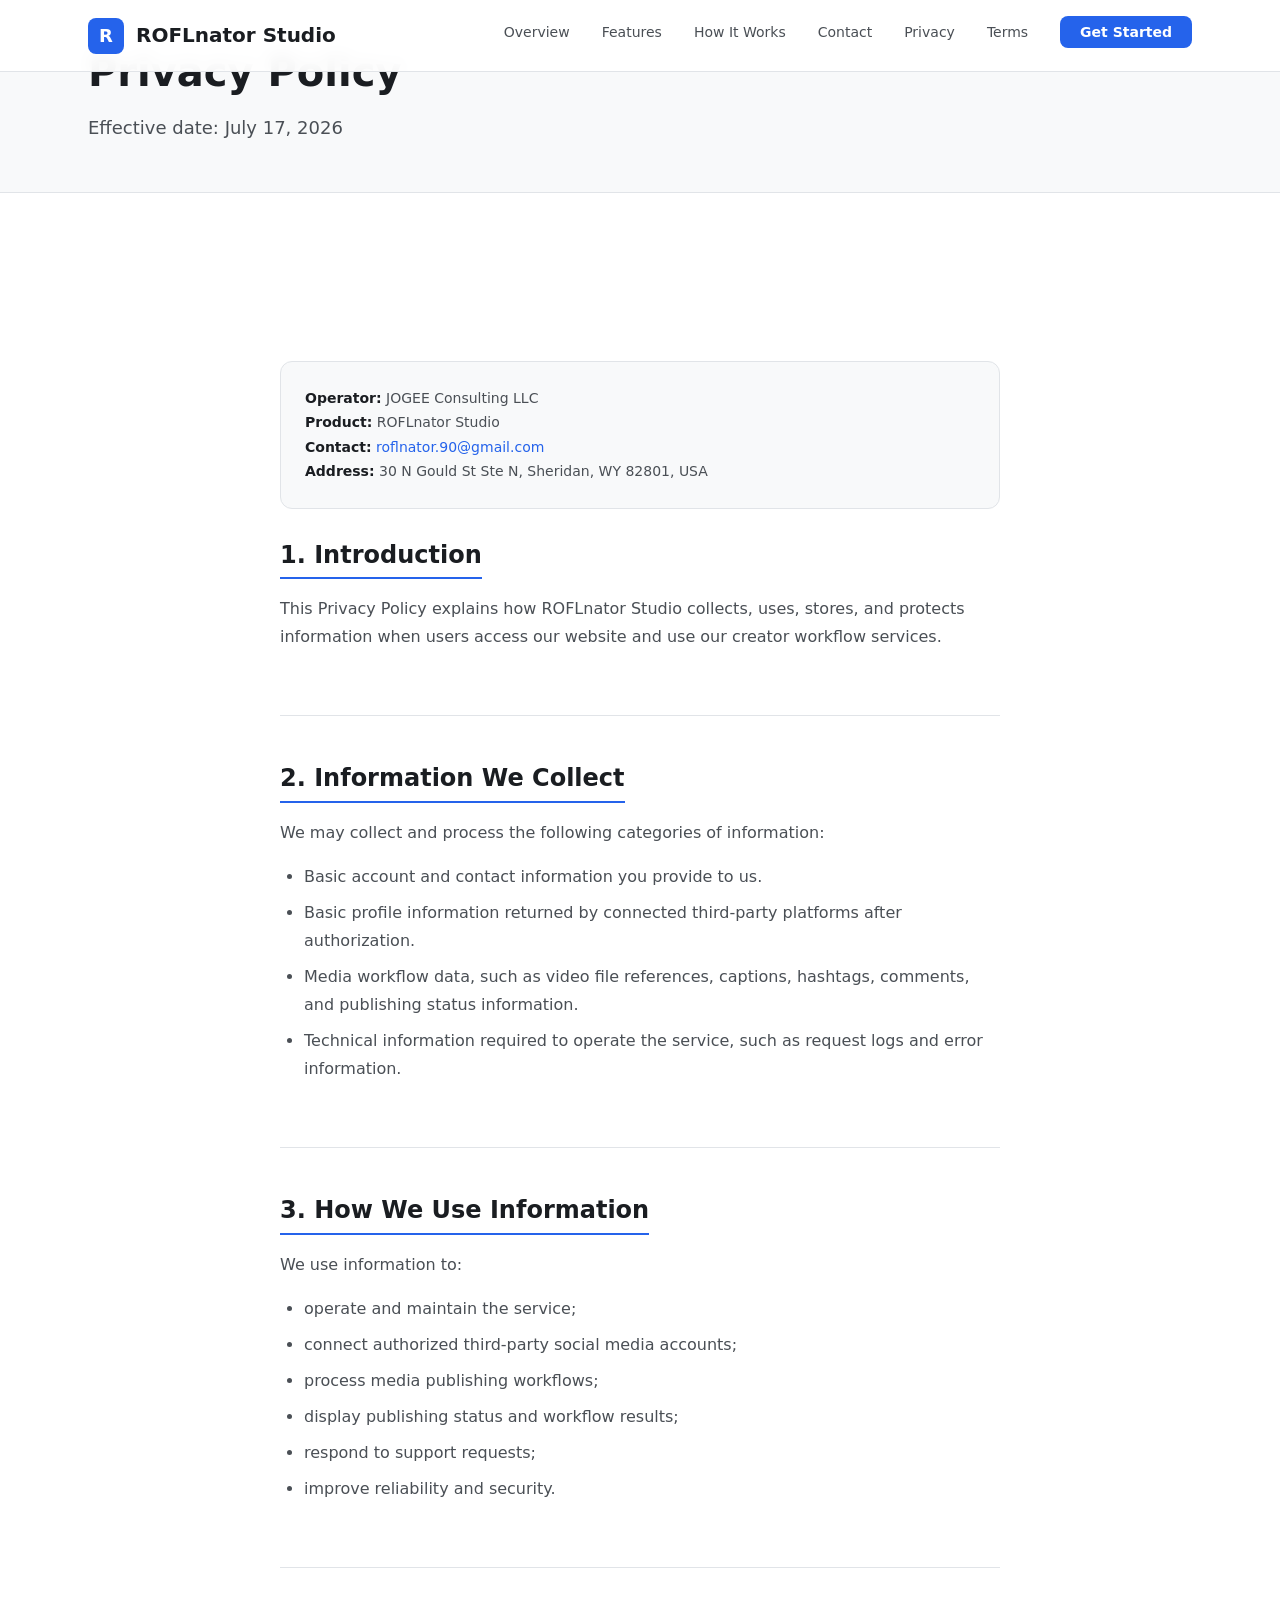
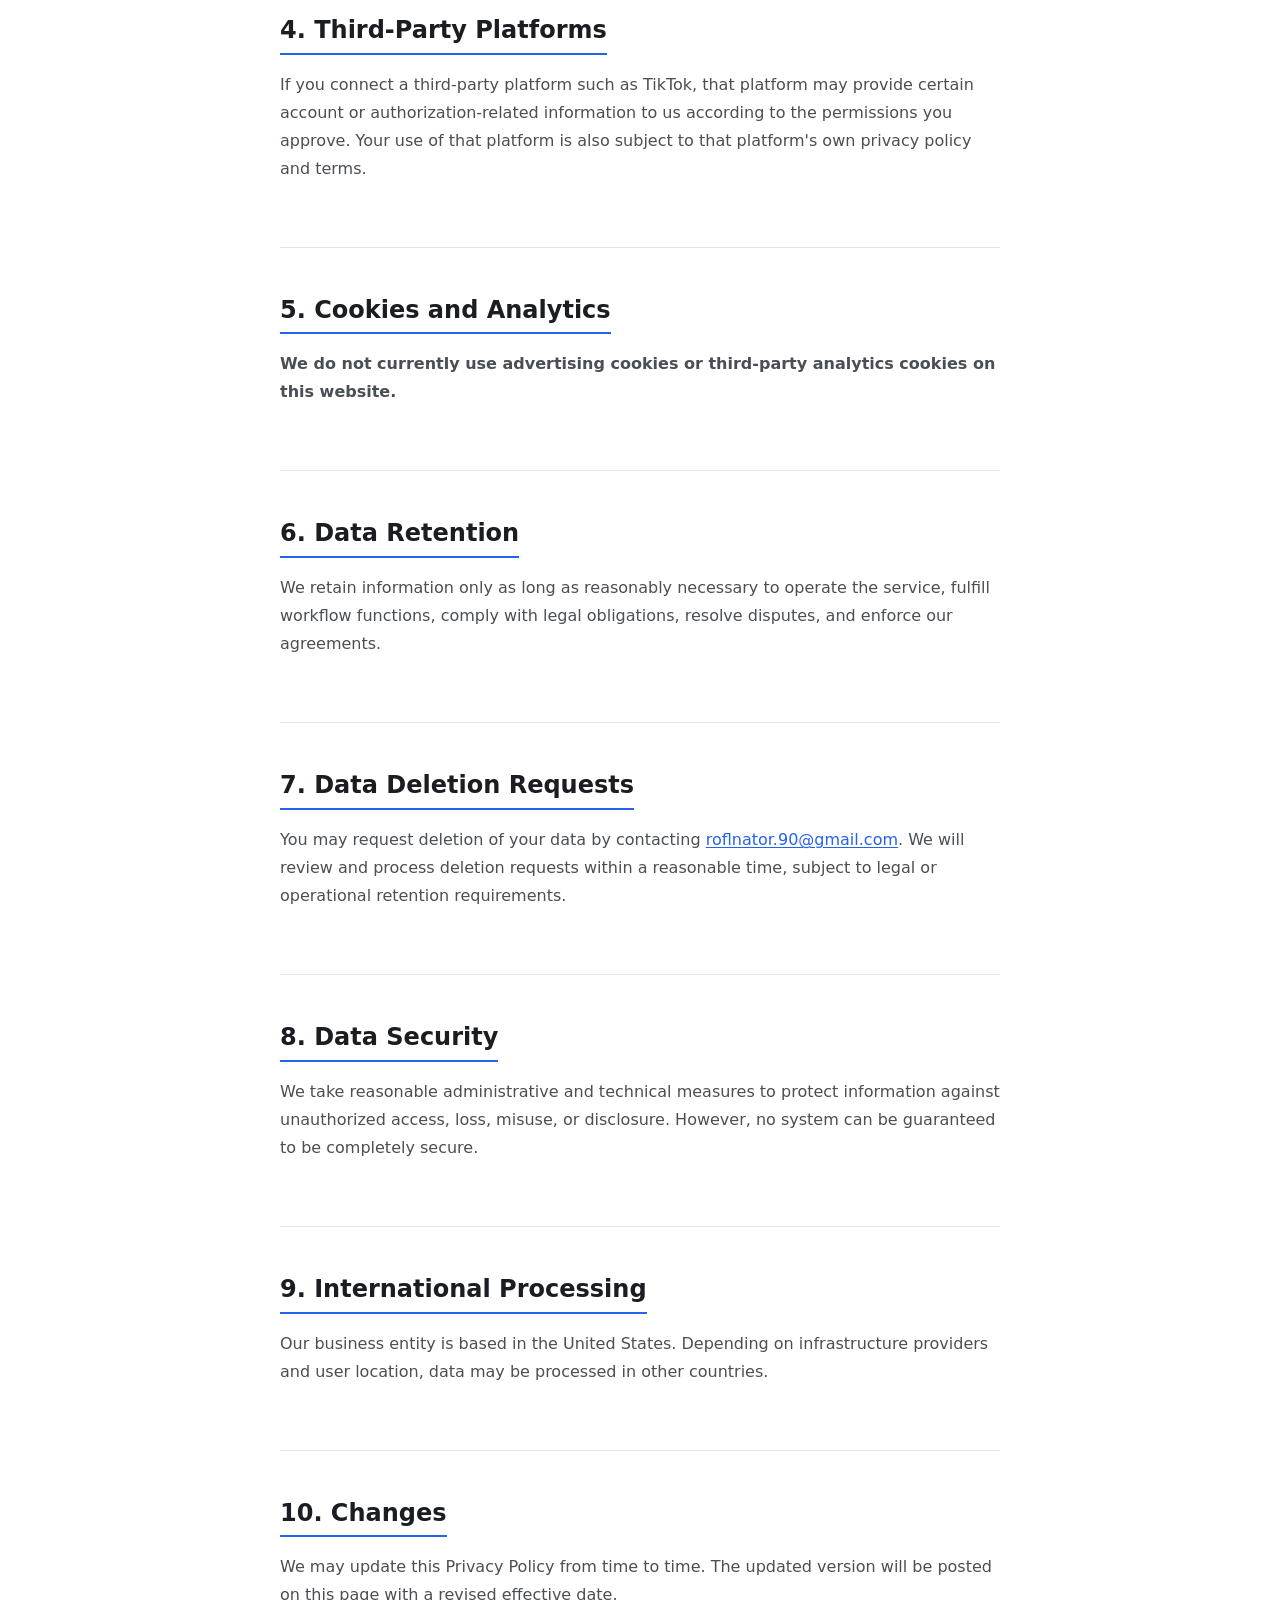
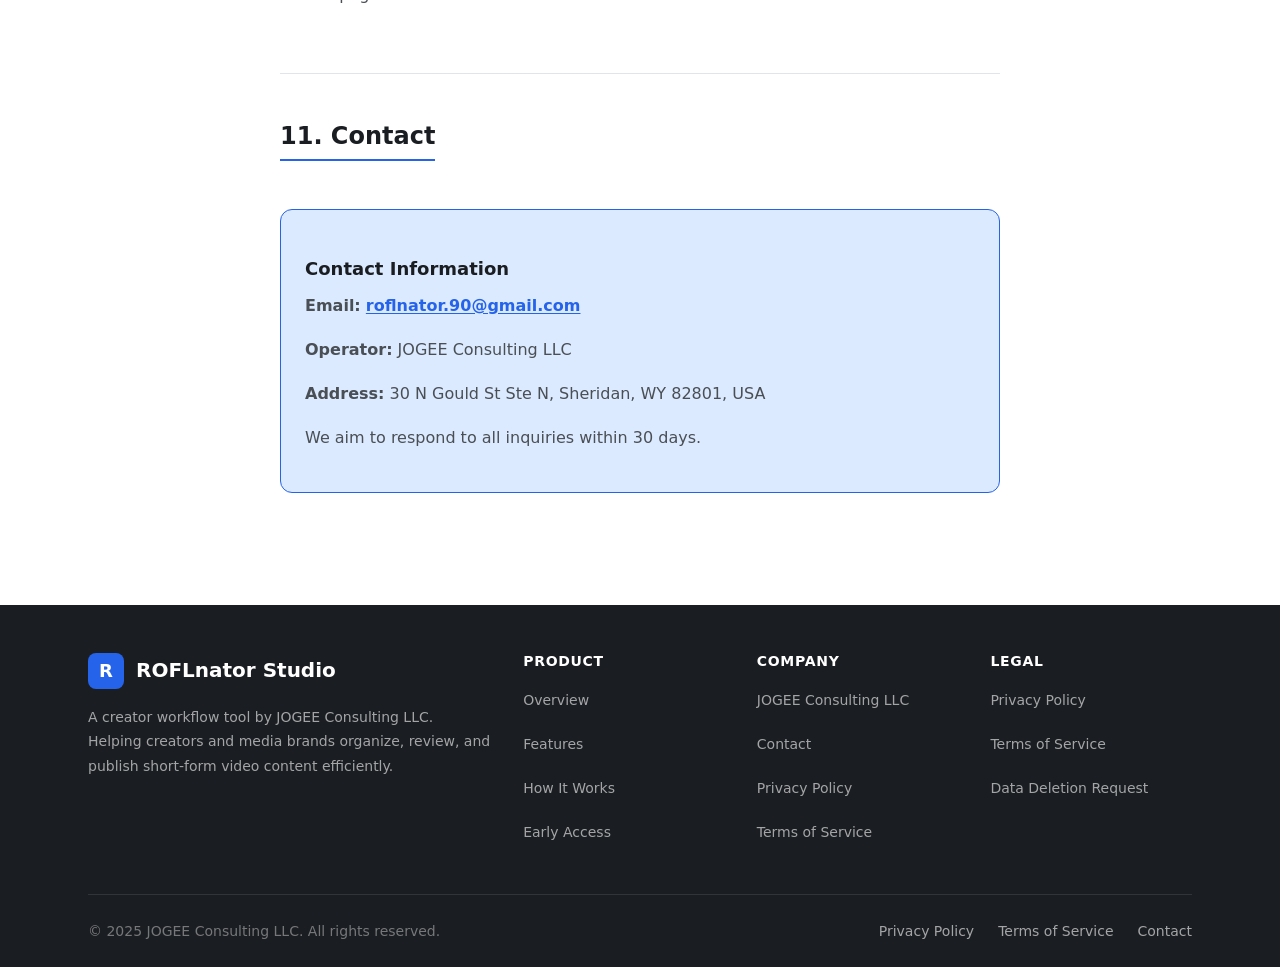
==== privacy.html @ 49a6d2c1 "ROFLnator Studio static site" ====
<!DOCTYPE html>
<html lang="en">
<head>
  <meta charset="UTF-8">
  <meta name="viewport" content="width=device-width, initial-scale=1.0">
  <meta name="description" content="ROFLnator Studio Privacy Policy - How we collect, use, and protect your data when you use our creator workflow tool.">
  <meta name="theme-color" content="#2563eb">
  <meta property="og:type" content="website">
  <meta property="og:title" content="Privacy Policy - ROFLnator Studio">
  <meta property="og:description" content="Learn how ROFLnator Studio collects, uses, and protects your data.">
  <title>Privacy Policy - ROFLnator Studio</title>
  <link rel="stylesheet" href="styles.css">
  <link rel="icon" type="image/svg+xml" href="favicon.svg">
</head>
<body>
  <!-- Header -->
  <header class="site-header" role="banner">
    <div class="container">
      <a href="index.html" class="logo" aria-label="ROFLnator Studio Home">
        <span class="logo-mark" aria-hidden="true">R</span>
        <span>ROFLnator Studio</span>
      </a>
      
      <nav class="nav" role="navigation" aria-label="Main navigation">
        <ul class="nav-list" id="navList">
          <li><a href="index.html#overview" class="nav-link">Overview</a></li>
          <li><a href="index.html#features" class="nav-link">Features</a></li>
          <li><a href="index.html#how-it-works" class="nav-link">How It Works</a></li>
          <li><a href="index.html#contact" class="nav-link">Contact</a></li>
          <li><a href="privacy.html" class="nav-link" aria-current="page">Privacy</a></li>
          <li><a href="terms.html" class="nav-link">Terms</a></li>
          <li><a href="index.html#contact" class="nav-link nav-cta">Get Started</a></li>
        </ul>
        <button class="nav-toggle" id="navToggle" aria-label="Toggle navigation" aria-expanded="false" aria-controls="navList">
          <span class="nav-toggle-line" aria-hidden="true"></span>
          <span class="nav-toggle-line" aria-hidden="true"></span>
          <span class="nav-toggle-line" aria-hidden="true"></span>
        </button>
      </nav>
    </div>
  </header>

  <!-- Policy Hero -->
  <section class="policy-hero" aria-labelledby="policy-title">
    <div class="container">
      <h1 id="policy-title">Privacy Policy</h1>
      <p>Effective date: July 17, 2026</p>
    </div>
  </section>

  <!-- Policy Content -->
  <main class="policy-page" role="main">
    <div class="container">
      <div class="policy-content">
        <div class="policy-meta">
          <strong>Operator:</strong> JOGEE Consulting LLC<br>
          <strong>Product:</strong> ROFLnator Studio<br>
          <strong>Contact:</strong> <a href="mailto:roflnator.90@gmail.com">roflnator.90@gmail.com</a><br>
          <strong>Address:</strong> 30 N Gould St Ste N, Sheridan, WY 82801, USA
        </div>

        <section class="policy-section" aria-labelledby="introduction">
          <h2 id="introduction">1. Introduction</h2>
          <p>
            This Privacy Policy explains how ROFLnator Studio collects, uses, stores, and protects information when users access our website and use our creator workflow services.
          </p>
        </section>

        <section class="policy-section" aria-labelledby="data-we-collect">
          <h2 id="data-we-collect">2. Information We Collect</h2>
          <p>We may collect and process the following categories of information:</p>
          <ul>
            <li>Basic account and contact information you provide to us.</li>
            <li>Basic profile information returned by connected third-party platforms after authorization.</li>
            <li>Media workflow data, such as video file references, captions, hashtags, comments, and publishing status information.</li>
            <li>Technical information required to operate the service, such as request logs and error information.</li>
          </ul>
        </section>

        <section class="policy-section" aria-labelledby="how-we-use-data">
          <h2 id="how-we-use-data">3. How We Use Information</h2>
          <p>We use information to:</p>
          <ul>
            <li>operate and maintain the service;</li>
            <li>connect authorized third-party social media accounts;</li>
            <li>process media publishing workflows;</li>
            <li>display publishing status and workflow results;</li>
            <li>respond to support requests;</li>
            <li>improve reliability and security.</li>
          </ul>
        </section>

        <section class="policy-section" aria-labelledby="third-party-platforms">
          <h2 id="third-party-platforms">4. Third-Party Platforms</h2>
          <p>
            If you connect a third-party platform such as TikTok, that platform may provide certain account or authorization-related information to us according to the permissions you approve. Your use of that platform is also subject to that platform's own privacy policy and terms.
          </p>
        </section>

        <section class="policy-section" aria-labelledby="cookies-tracking">
          <h2 id="cookies-tracking">5. Cookies and Analytics</h2>
          <p>
            <strong>We do not currently use advertising cookies or third-party analytics cookies on this website.</strong>
          </p>
        </section>

        <section class="policy-section" aria-labelledby="data-retention">
          <h2 id="data-retention">6. Data Retention</h2>
          <p>
            We retain information only as long as reasonably necessary to operate the service, fulfill workflow functions, comply with legal obligations, resolve disputes, and enforce our agreements.
          </p>
        </section>

        <section class="policy-section" aria-labelledby="data-deletion">
          <h2 id="data-deletion">7. Data Deletion Requests</h2>
          <p>
            You may request deletion of your data by contacting <a href="mailto:roflnator.90@gmail.com">roflnator.90@gmail.com</a>. We will review and process deletion requests within a reasonable time, subject to legal or operational retention requirements.
          </p>
        </section>

        <section class="policy-section" aria-labelledby="data-security">
          <h2 id="data-security">8. Data Security</h2>
          <p>
            We take reasonable administrative and technical measures to protect information against unauthorized access, loss, misuse, or disclosure. However, no system can be guaranteed to be completely secure.
          </p>
        </section>

        <section class="policy-section" aria-labelledby="international-processing">
          <h2 id="international-processing">9. International Processing</h2>
          <p>
            Our business entity is based in the United States. Depending on infrastructure providers and user location, data may be processed in other countries.
          </p>
        </section>

        <section class="policy-section" aria-labelledby="changes">
          <h2 id="changes">10. Changes</h2>
          <p>
            We may update this Privacy Policy from time to time. The updated version will be posted on this page with a revised effective date.
          </p>
        </section>

        <section class="policy-section" aria-labelledby="contact-privacy">
          <h2 id="contact-privacy">11. Contact</h2>
          
          <div class="policy-contact">
            <h3>Contact Information</h3>
            <p><strong>Email:</strong> <a href="mailto:roflnator.90@gmail.com">roflnator.90@gmail.com</a></p>
            <p><strong>Operator:</strong> JOGEE Consulting LLC</p>
            <p><strong>Address:</strong> 30 N Gould St Ste N, Sheridan, WY 82801, USA</p>
            <p>We aim to respond to all inquiries within 30 days.</p>
          </div>
        </section>
      </div>
    </div>
  </main>

  <!-- Footer -->
  <footer class="site-footer" role="contentinfo">
    <div class="container">
      <div class="footer-content">
        <div class="footer-brand">
          <a href="index.html" class="logo" aria-label="ROFLnator Studio Home">
            <span class="logo-mark" aria-hidden="true">R</span>
            <span>ROFLnator Studio</span>
          </a>
          <p>
            A creator workflow tool by JOGEE Consulting LLC. Helping creators and media brands organize, review, and publish short-form video content efficiently.
          </p>
        </div>
        
        <nav class="footer-column" aria-label="Product">
          <h4>Product</h4>
          <ul class="footer-links">
            <li><a href="index.html#overview">Overview</a></li>
            <li><a href="index.html#features">Features</a></li>
            <li><a href="index.html#how-it-works">How It Works</a></li>
            <li><a href="index.html#contact">Early Access</a></li>
          </ul>
        </nav>
        
        <nav class="footer-column" aria-label="Company">
          <h4>Company</h4>
          <ul class="footer-links">
            <li><a href="https://jogee-consulting.com" target="_blank" rel="noopener">JOGEE Consulting LLC</a></li>
            <li><a href="index.html#contact">Contact</a></li>
            <li><a href="privacy.html">Privacy Policy</a></li>
            <li><a href="terms.html">Terms of Service</a></li>
          </ul>
        </nav>
        
        <nav class="footer-column" aria-label="Legal">
          <h4>Legal</h4>
          <ul class="footer-links">
            <li><a href="privacy.html">Privacy Policy</a></li>
            <li><a href="terms.html">Terms of Service</a></li>
            <li><a href="mailto:roflnator.90@gmail.com">Data Deletion Request</a></li>
          </ul>
        </nav>
      </div>
      
      <div class="footer-bottom">
        <p class="footer-copyright">
          © 2025 JOGEE Consulting LLC. All rights reserved.
        </p>
        <nav class="footer-legal" aria-label="Footer legal links">
          <a href="privacy.html">Privacy Policy</a>
          <a href="terms.html">Terms of Service</a>
          <a href="mailto:roflnator.90@gmail.com">Contact</a>
        </nav>
      </div>
    </div>
  </footer>

  <script src="script.js"></script>
</body>
</html>
---- styles.css ----
/* ROFLnator Studio - Professional Design System */
/* GitHub Pages compatible - Pure CSS, no build step required */

/* ==========================================================================
   CSS Custom Properties (Design Tokens)
   ========================================================================== */
:root {
  /* Color Palette - Neutral Professional */
  --color-bg: #ffffff;
  --color-bg-alt: #f8f9fa;
  --color-bg-muted: #eef0f2;
  --color-surface: #ffffff;
  --color-surface-elevated: #ffffff;
  --color-border: #e1e4e8;
  --color-border-strong: #d0d5d9;
  
  --color-text-primary: #1a1d21;
  --color-text-secondary: #4a4f55;
  --color-text-muted: #6b7280;
  --color-text-inverse: #ffffff;
  --color-text-link: #2563eb;
  --color-text-link-hover: #1d4ed8;
  
  --color-brand: #2563eb;
  --color-brand-hover: #1d4ed8;
  --color-brand-light: #dbeafe;
  --color-brand-muted: #93c5fd;
  
  --color-success: #059669;
  --color-success-light: #d1fae5;
  --color-warning: #d97706;
  --color-warning-light: #fef3c7;
  --color-error: #dc2626;
  --color-error-light: #fee2e2;
  
  /* Typography */
  --font-sans: system-ui, -apple-system, BlinkMacSystemFont, 'Segoe UI', Roboto, 'Helvetica Neue', Arial, sans-serif;
  --font-mono: ui-monospace, SFMono-Regular, 'SF Mono', Menlo, Consolas, 'Liberation Mono', monospace;
  
  --font-size-xs: 0.75rem;    /* 12px */
  --font-size-sm: 0.875rem;   /* 14px */
  --font-size-base: 1rem;     /* 16px */
  --font-size-lg: 1.125rem;   /* 18px */
  --font-size-xl: 1.25rem;    /* 20px */
  --font-size-2xl: 1.5rem;    /* 24px */
  --font-size-3xl: 2rem;      /* 32px */
  --font-size-4xl: 2.5rem;    /* 40px */
  --font-size-5xl: 3.5rem;    /* 56px */
  
  --font-weight-normal: 400;
  --font-weight-medium: 500;
  --font-weight-semibold: 600;
  --font-weight-bold: 700;
  
  --line-height-tight: 1.2;
  --line-height-snug: 1.4;
  --line-height-normal: 1.6;
  --line-height-relaxed: 1.75;
  --line-height-loose: 2;
  
  /* Spacing Scale */
  --space-1: 0.25rem;   /* 4px */
  --space-2: 0.5rem;    /* 8px */
  --space-3: 0.75rem;   /* 12px */
  --space-4: 1rem;      /* 16px */
  --space-5: 1.25rem;   /* 20px */
  --space-6: 1.5rem;    /* 24px */
  --space-8: 2rem;      /* 32px */
  --space-10: 2.5rem;   /* 40px */
  --space-12: 3rem;     /* 48px */
  --space-16: 4rem;     /* 64px */
  --space-20: 5rem;     /* 80px */
  --space-24: 6rem;     /* 96px */
  
  /* Border Radius */
  --radius-sm: 0.25rem;   /* 4px */
  --radius-md: 0.5rem;    /* 8px */
  --radius-lg: 0.75rem;   /* 12px */
  --radius-xl: 1rem;      /* 16px */
  --radius-2xl: 1.5rem;   /* 24px */
  --radius-full: 9999px;
  
  /* Shadows */
  --shadow-sm: 0 1px 2px 0 rgb(0 0 0 / 0.05);
  --shadow-md: 0 4px 6px -1px rgb(0 0 0 / 0.1), 0 2px 4px -2px rgb(0 0 0 / 0.1);
  --shadow-lg: 0 10px 15px -3px rgb(0 0 0 / 0.1), 0 4px 6px -4px rgb(0 0 0 / 0.1);
  --shadow-xl: 0 20px 25px -5px rgb(0 0 0 / 0.1), 0 8px 10px -6px rgb(0 0 0 / 0.1);
  
  /* Transitions */
  --transition-fast: 150ms ease;
  --transition-base: 200ms ease;
  --transition-slow: 300ms ease;
  
  /* Layout */
  --container-max: 72rem;     /* 1152px */
  --container-narrow: 48rem;  /* 768px */
  --header-height: 4.5rem;    /* 72px */
  
  /* Z-index */
  --z-dropdown: 100;
  --z-sticky: 200;
  --z-fixed: 300;
  --z-modal: 400;
  --z-popover: 500;
  --z-tooltip: 600;
}

/* ==========================================================================
   Reset & Base Styles
   ========================================================================== */
*, *::before, *::after {
  box-sizing: border-box;
  margin: 0;
  padding: 0;
}

html {
  font-size: 16px;
  scroll-behavior: smooth;
  -webkit-text-size-adjust: 100%;
}

body {
  font-family: var(--font-sans);
  font-size: var(--font-size-base);
  line-height: var(--line-height-relaxed);
  color: var(--color-text-primary);
  background-color: var(--color-bg);
  -webkit-font-smoothing: antialiased;
  -moz-osx-font-smoothing: grayscale;
  text-rendering: optimizeLegibility;
}

img, picture, video, canvas, svg {
  display: block;
  max-width: 100%;
  height: auto;
}

a {
  color: var(--color-text-link);
  text-decoration: none;
  transition: color var(--transition-fast);
}

a:hover {
  color: var(--color-text-link-hover);
}

a:focus-visible,
button:focus-visible,
input:focus-visible,
select:focus-visible,
textarea:focus-visible {
  outline: 2px solid var(--color-brand);
  outline-offset: 2px;
}

h1, h2, h3, h4, h5, h6 {
  font-weight: var(--font-weight-bold);
  line-height: var(--line-height-tight);
  color: var(--color-text-primary);
}

h1 { font-size: var(--font-size-5xl); }
h2 { font-size: var(--font-size-4xl); }
h3 { font-size: var(--font-size-3xl); }
h4 { font-size: var(--font-size-2xl); }
h5 { font-size: var(--font-size-xl); }
h6 { font-size: var(--font-size-lg); }

p {
  margin-bottom: var(--space-4);
  line-height: var(--line-height-relaxed);
}

ul, ol {
  margin-bottom: var(--space-4);
  padding-left: var(--space-6);
}

li {
  margin-bottom: var(--space-2);
}

code, pre {
  font-family: var(--font-mono);
  font-size: 0.9em;
}

code {
  background: var(--color-bg-muted);
  padding: var(--space-1) var(--space-2);
  border-radius: var(--radius-sm);
}

pre {
  background: var(--color-bg-alt);
  padding: var(--space-4);
  border-radius: var(--radius-md);
  overflow-x: auto;
  margin-bottom: var(--space-4);
}

pre code {
  background: none;
  padding: 0;
}

hr {
  border: none;
  border-top: 1px solid var(--color-border);
  margin: var(--space-12) 0;
}

/* ==========================================================================
   Layout Utilities
   ========================================================================== */
.container {
  width: 100%;
  max-width: var(--container-max);
  margin: 0 auto;
  padding: 0 var(--space-6);
}

.container-narrow {
  max-width: var(--container-narrow);
}

.section {
  padding: var(--space-16) 0;
}

.section-sm {
  padding: var(--space-10) 0;
}

.section-lg {
  padding: var(--space-20) 0;
}

.section-xl {
  padding: var(--space-24) 0;
}

/* ==========================================================================
   Header & Navigation
   ========================================================================== */
.site-header {
  position: fixed;
  top: 0;
  left: 0;
  right: 0;
  height: var(--header-height);
  background: rgba(255, 255, 255, 0.95);
  backdrop-filter: blur(8px);
  border-bottom: 1px solid var(--color-border);
  z-index: var(--z-fixed);
}

.site-header .container {
  display: flex;
  align-items: center;
  justify-content: space-between;
  height: 100%;
}

.logo {
  display: flex;
  align-items: center;
  gap: var(--space-3);
  font-weight: var(--font-weight-bold);
  font-size: var(--font-size-xl);
  color: var(--color-text-primary);
  text-decoration: none;
}

.logo:hover {
  color: var(--color-brand);
}

.logo-mark {
  width: 36px;
  height: 36px;
  background: var(--color-brand);
  border-radius: var(--radius-md);
  display: flex;
  align-items: center;
  justify-content: center;
  color: var(--color-text-inverse);
  font-weight: var(--font-weight-bold);
  font-size: var(--font-size-lg);
}

.nav-list {
  display: flex;
  align-items: center;
  gap: var(--space-8);
  list-style: none;
  padding: 0;
  margin: 0;
}

.nav-link {
  font-size: var(--font-size-sm);
  font-weight: var(--font-weight-medium);
  color: var(--color-text-secondary);
  padding: var(--space-2) 0;
  position: relative;
  transition: color var(--transition-fast);
}

.nav-link:hover {
  color: var(--color-text-primary);
}

.nav-link::after {
  content: '';
  position: absolute;
  bottom: 0;
  left: 0;
  width: 0;
  height: 2px;
  background: var(--color-brand);
  transition: width var(--transition-base);
}

.nav-link:hover::after {
  width: 100%;
}

.nav-cta {
  background: var(--color-brand);
  color: var(--color-text-inverse) !important;
  padding: var(--space-2) var(--space-5);
  border-radius: var(--radius-md);
  font-weight: var(--font-weight-semibold);
  font-size: var(--font-size-sm);
  transition: background-color var(--transition-fast), transform var(--transition-fast), box-shadow var(--transition-fast);
}

.nav-cta:hover {
  background: var(--color-brand-hover);
  color: var(--color-text-inverse) !important;
  transform: translateY(-1px);
  box-shadow: var(--shadow-md);
}

.nav-cta::after {
  display: none;
}

/* Mobile nav toggle */
.nav-toggle {
  display: none;
  background: none;
  border: none;
  padding: var(--space-2);
  cursor: pointer;
}

.nav-toggle-line {
  display: block;
  width: 24px;
  height: 2px;
  background: var(--color-text-primary);
  margin: 5px 0;
  transition: transform var(--transition-base), opacity var(--transition-base);
}

/* ==========================================================================
   Hero Section
   ========================================================================== */
.hero {
  padding: calc(var(--header-height) + var(--space-16)) 0 var(--space-20);
  background: linear-gradient(180deg, var(--color-bg) 0%, var(--color-bg-alt) 100%);
}

.hero .container {
  display: grid;
  grid-template-columns: 1fr 1fr;
  gap: var(--space-12);
  align-items: center;
}

.hero-content {
  max-width: 48rem;
}

.hero-badge {
  display: inline-flex;
  align-items: center;
  gap: var(--space-2);
  background: var(--color-brand-light);
  color: var(--color-brand);
  padding: var(--space-1) var(--space-3);
  border-radius: var(--radius-full);
  font-size: var(--font-size-sm);
  font-weight: var(--font-weight-medium);
  margin-bottom: var(--space-6);
  width: fit-content;
}

.hero-badge::before {
  content: '';
  width: 6px;
  height: 6px;
  background: var(--color-brand);
  border-radius: 50%;
  animation: pulse 2s infinite;
}

@keyframes pulse {
  0%, 100% { opacity: 1; }
  50% { opacity: 0.5; }
}

.hero-title {
  font-size: clamp(var(--font-size-3xl), 5vw, var(--font-size-5xl));
  line-height: var(--line-height-tight);
  margin-bottom: var(--space-6);
  letter-spacing: -0.02em;
}

.hero-title .brand {
  color: var(--color-brand);
}

.hero-description {
  font-size: var(--font-size-lg);
  line-height: var(--line-height-relaxed);
  color: var(--color-text-secondary);
  margin-bottom: var(--space-8);
  max-width: 38rem;
}

.hero-actions {
  display: flex;
  flex-wrap: wrap;
  gap: var(--space-4);
}

.hero-visual {
  display: flex;
  justify-content: center;
  align-items: center;
}

.hero-illustration {
  width: 100%;
  max-width: 480px;
  aspect-ratio: 4/3;
  background: linear-gradient(135deg, var(--color-bg-alt) 0%, var(--color-bg-muted) 100%);
  border-radius: var(--radius-xl);
  border: 1px solid var(--color-border);
  display: flex;
  flex-direction: column;
  align-items: center;
  justify-content: center;
  gap: var(--space-4);
  padding: var(--space-8);
  box-shadow: var(--shadow-xl);
}

.hero-illustration-icon {
  width: 80px;
  height: 80px;
  background: linear-gradient(135deg, var(--color-brand) 0%, var(--color-brand-hover) 100%);
  border-radius: var(--radius-lg);
  display: flex;
  align-items: center;
  justify-content: center;
  color: var(--color-text-inverse);
  font-size: 2rem;
}

.hero-illustration-text {
  text-align: center;
  color: var(--color-text-secondary);
  font-size: var(--font-size-sm);
  line-height: var(--line-height-relaxed);
}

/* ==========================================================================
   Buttons
   ========================================================================== */
.btn {
  display: inline-flex;
  align-items: center;
  justify-content: center;
  gap: var(--space-2);
  padding: var(--space-3) var(--space-6);
  font-size: var(--font-size-sm);
  font-weight: var(--font-weight-semibold);
  line-height: 1.5;
  border-radius: var(--radius-md);
  border: 1px solid transparent;
  cursor: pointer;
  transition: all var(--transition-fast);
  text-decoration: none;
  white-space: nowrap;
}

.btn:disabled {
  opacity: 0.6;
  cursor: not-allowed;
}

.btn-primary {
  background: var(--color-brand);
  color: var(--color-text-inverse);
  border-color: var(--color-brand);
}

.btn-primary:hover:not(:disabled) {
  background: var(--color-brand-hover);
  border-color: var(--color-brand-hover);
  box-shadow: var(--shadow-md);
}

.btn-secondary {
  background: var(--color-surface);
  color: var(--color-text-primary);
  border-color: var(--color-border);
}

.btn-secondary:hover:not(:disabled) {
  background: var(--color-bg-alt);
  border-color: var(--color-border-strong);
  box-shadow: var(--shadow-sm);
}

.btn-outline {
  background: transparent;
  color: var(--color-brand);
  border-color: var(--color-brand);
}

.btn-outline:hover:not(:disabled) {
  background: var(--color-brand-light);
}

.btn-ghost {
  background: transparent;
  color: var(--color-text-secondary);
  border-color: transparent;
}

.btn-ghost:hover:not(:disabled) {
  background: var(--color-bg-muted);
  color: var(--color-text-primary);
}

.btn-lg {
  padding: var(--space-4) var(--space-8);
  font-size: var(--font-size-base);
}

.btn-sm {
  padding: var(--space-2) var(--space-4);
  font-size: var(--font-size-xs);
}

.btn-full {
  width: 100%;
}

/* ==========================================================================
   Sections - Common
   ========================================================================== */
.section-header {
  text-align: center;
  max-width: 42rem;
  margin: 0 auto var(--space-12);
}

.section-label {
  display: inline-block;
  font-size: var(--font-size-sm);
  font-weight: var(--font-weight-semibold);
  color: var(--color-brand);
  text-transform: uppercase;
  letter-spacing: 0.05em;
  margin-bottom: var(--space-3);
}

.section-title {
  margin-bottom: var(--space-4);
}

.section-description {
  color: var(--color-text-secondary);
  font-size: var(--font-size-lg);
  margin-bottom: 0;
}

/* ==========================================================================
   Overview Section
   ========================================================================== */
.overview {
  background: var(--color-bg);
}

.overview-content {
  display: grid;
  grid-template-columns: 1fr 1fr;
  gap: var(--space-12);
  align-items: start;
}

.overview-text h3 {
  font-size: var(--font-size-2xl);
  margin-bottom: var(--space-4);
}

.overview-text p {
  margin-bottom: var(--space-4);
  color: var(--color-text-secondary);
}

.overview-stats {
  display: grid;
  grid-template-columns: repeat(2, 1fr);
  gap: var(--space-6);
  margin-top: var(--space-8);
}

.stat-item {
  padding: var(--space-6);
  background: var(--color-surface);
  border: 1px solid var(--color-border);
  border-radius: var(--radius-lg);
  text-align: center;
  transition: border-color var(--transition-base), box-shadow var(--transition-base);
}

.stat-item:hover {
  border-color: var(--color-border-strong);
  box-shadow: var(--shadow-md);
}

.stat-value {
  font-size: var(--font-size-3xl);
  font-weight: var(--font-weight-bold);
  color: var(--color-brand);
  line-height: 1;
  margin-bottom: var(--space-2);
}

.stat-label {
  font-size: var(--font-size-sm);
  color: var(--color-text-muted);
  font-weight: var(--font-weight-medium);
}

.overview-visual {
  background: var(--color-surface);
  border: 1px solid var(--color-border);
  border-radius: var(--radius-xl);
  padding: var(--space-8);
  min-height: 300px;
  display: flex;
  flex-direction: column;
  justify-content: center;
  align-items: center;
}

/* ==========================================================================
   Features Section
   ========================================================================== */
.features {
  background: var(--color-bg-alt);
}

.features-grid {
  display: grid;
  grid-template-columns: repeat(2, 1fr);
  gap: var(--space-6);
}

.feature-card {
  background: var(--color-surface);
  border: 1px solid var(--color-border);
  border-radius: var(--radius-xl);
  padding: var(--space-8);
  transition: all var(--transition-base);
}

.feature-card:hover {
  border-color: var(--color-brand);
  box-shadow: var(--shadow-lg);
  transform: translateY(-2px);
}

.feature-icon {
  width: 48px;
  height: 48px;
  background: var(--color-brand-light);
  border-radius: var(--radius-lg);
  display: flex;
  align-items: center;
  justify-content: center;
  margin-bottom: var(--space-4);
  color: var(--color-brand);
  font-size: 1.5rem;
}

.feature-title {
  font-size: var(--font-size-lg);
  font-weight: var(--font-weight-semibold);
  margin-bottom: var(--space-2);
}

.feature-description {
  color: var(--color-text-secondary);
  font-size: var(--font-size-sm);
  line-height: var(--line-height-relaxed);
  margin-bottom: 0;
}

/* ==========================================================================
   How It Works Section
   ========================================================================== */
.how-it-works {
  background: var(--color-bg);
}

.steps {
  display: grid;
  grid-template-columns: repeat(4, 1fr);
  gap: var(--space-6);
  position: relative;
}

.steps::before {
  content: '';
  position: absolute;
  top: 40px;
  left: 10%;
  right: 10%;
  height: 2px;
  background: var(--color-border);
  z-index: 0;
}

.step {
  position: relative;
  z-index: 1;
  text-align: center;
  padding: 0 var(--space-4);
}

.step-number {
  width: 80px;
  height: 80px;
  background: var(--color-surface);
  border: 2px solid var(--color-border);
  border-radius: 50%;
  display: flex;
  align-items: center;
  justify-content: center;
  margin: 0 auto var(--space-6);
  font-size: var(--font-size-2xl);
  font-weight: var(--font-weight-bold);
  color: var(--color-text-muted);
  transition: all var(--transition-base);
  position: relative;
}

.step:hover .step-number {
  border-color: var(--color-brand);
  background: var(--color-brand);
  color: var(--color-text-inverse);
}

.step-title {
  font-size: var(--font-size-lg);
  font-weight: var(--font-weight-semibold);
  margin-bottom: var(--space-3);
}

.step-description {
  font-size: var(--font-size-sm);
  color: var(--color-text-secondary);
  line-height: var(--line-height-relaxed);
  margin-bottom: 0;
}

/* ==========================================================================
   Contact Section
   ========================================================================== */
.contact {
  background: var(--color-bg-alt);
}

.contact-content {
  display: grid;
  grid-template-columns: 1fr 1fr;
  gap: var(--space-12);
  align-items: start;
}

.contact-info h3 {
  font-size: var(--font-size-2xl);
  margin-bottom: var(--space-4);
}

.contact-info p {
  color: var(--color-text-secondary);
  margin-bottom: var(--space-8);
}

.contact-details {
  display: flex;
  flex-direction: column;
  gap: var(--space-4);
}

.contact-item {
  display: flex;
  align-items: flex-start;
  gap: var(--space-4);
}

.contact-icon {
  width: 40px;
  height: 40px;
  background: var(--color-brand-light);
  border-radius: var(--radius-md);
  display: flex;
  align-items: center;
  justify-content: center;
  color: var(--color-brand);
  flex-shrink: 0;
}

.contact-text h4 {
  font-size: var(--font-size-sm);
  font-weight: var(--font-weight-semibold);
  margin-bottom: var(--space-1);
}

.contact-text p {
  font-size: var(--font-size-sm);
  color: var(--color-text-secondary);
  margin-bottom: 0;
}

.contact-form {
  background: var(--color-surface);
  border: 1px solid var(--color-border);
  border-radius: var(--radius-xl);
  padding: var(--space-8);
}

.form-group {
  margin-bottom: var(--space-5);
}

.form-label {
  display: block;
  font-size: var(--font-size-sm);
  font-weight: var(--font-weight-medium);
  color: var(--color-text-primary);
  margin-bottom: var(--space-2);
}

.form-input,
.form-textarea {
  width: 100%;
  padding: var(--space-3) var(--space-4);
  font-size: var(--font-size-base);
  font-family: inherit;
  line-height: var(--line-height-normal);
  color: var(--color-text-primary);
  background: var(--color-bg);
  border: 1px solid var(--color-border);
  border-radius: var(--radius-md);
  transition: border-color var(--transition-fast), box-shadow var(--transition-fast);
}

.form-input:focus,
.form-textarea:focus {
  outline: none;
  border-color: var(--color-brand);
  box-shadow: 0 0 0 3px var(--color-brand-light);
}

.form-textarea {
  min-height: 120px;
  resize: vertical;
}

.form-submit {
  width: 100%;
}

/* ==========================================================================
   Footer
   ========================================================================== */
.site-footer {
  background: var(--color-text-primary);
  color: var(--color-text-inverse);
  padding: var(--space-12) 0 var(--space-6);
}

.footer-content {
  display: grid;
  grid-template-columns: 2fr 1fr 1fr 1fr;
  gap: var(--space-8);
  margin-bottom: var(--space-10);
}

.footer-brand .logo {
  color: var(--color-text-inverse);
  margin-bottom: var(--space-4);
}

.footer-brand .logo:hover {
  color: var(--color-brand-muted);
}

.footer-brand p {
  color: rgba(255, 255, 255, 0.6);
  font-size: var(--font-size-sm);
  line-height: var(--line-height-relaxed);
  margin-bottom: 0;
}

.footer-column h4 {
  color: var(--color-text-inverse);
  font-size: var(--font-size-sm);
  font-weight: var(--font-weight-semibold);
  text-transform: uppercase;
  letter-spacing: 0.05em;
  margin-bottom: var(--space-4);
}

.footer-links {
  list-style: none;
  padding: 0;
  margin: 0;
  display: flex;
  flex-direction: column;
  gap: var(--space-2);
}

.footer-links a {
  color: rgba(255, 255, 255, 0.6);
  font-size: var(--font-size-sm);
  transition: color var(--transition-fast);
}

.footer-links a:hover {
  color: var(--color-text-inverse);
}

.footer-bottom {
  padding-top: var(--space-6);
  border-top: 1px solid rgba(255, 255, 255, 0.1);
  display: flex;
  flex-wrap: wrap;
  justify-content: space-between;
  align-items: center;
  gap: var(--space-4);
}

.footer-copyright {
  font-size: var(--font-size-sm);
  color: rgba(255, 255, 255, 0.4);
  margin: 0;
}

.footer-legal {
  display: flex;
  gap: var(--space-6);
}

.footer-legal a {
  font-size: var(--font-size-sm);
  color: rgba(255, 255, 255, 0.6);
  transition: color var(--transition-fast);
}

.footer-legal a:hover {
  color: var(--color-text-inverse);
}

/* ==========================================================================
   Policy Pages (Privacy, Terms)
   ========================================================================== */
.policy-page {
  padding-top: calc(var(--header-height) + var(--space-12));
  padding-bottom: var(--space-16);
  background: var(--color-bg);
}

.policy-hero {
  background: var(--color-bg-alt);
  border-bottom: 1px solid var(--color-border);
  padding: var(--space-12) 0;
}

.policy-hero h1 {
  font-size: var(--font-size-4xl);
  margin-bottom: var(--space-4);
}

.policy-hero p {
  color: var(--color-text-secondary);
  font-size: var(--font-size-lg);
  max-width: 42rem;
  margin-bottom: 0;
}

.policy-content {
  max-width: var(--container-narrow);
  margin: 0 auto;
  padding: var(--space-12) var(--space-6);
}

.policy-section {
  margin-bottom: var(--space-12);
  padding-bottom: var(--space-12);
  border-bottom: 1px solid var(--color-border);
}

.policy-section:last-child {
  border-bottom: none;
  margin-bottom: 0;
  padding-bottom: 0;
}

.policy-section h2 {
  font-size: var(--font-size-2xl);
  margin-bottom: var(--space-4);
  padding-bottom: var(--space-2);
  border-bottom: 2px solid var(--color-brand);
  display: inline-block;
}

.policy-section h3 {
  font-size: var(--font-size-lg);
  font-weight: var(--font-weight-semibold);
  margin: var(--space-6) 0 var(--space-3);
}

.policy-section p {
  margin-bottom: var(--space-4);
  color: var(--color-text-secondary);
  line-height: var(--line-height-relaxed);
}

.policy-section ul {
  margin-bottom: var(--space-4);
  padding-left: var(--space-6);
}

.policy-section li {
  margin-bottom: var(--space-2);
  color: var(--color-text-secondary);
  line-height: var(--line-height-relaxed);
}

.policy-section a {
  text-decoration: underline;
  text-underline-offset: 2px;
}

.policy-section a:hover {
  text-decoration-thickness: 2px;
}

.policy-meta {
  background: var(--color-bg-alt);
  border: 1px solid var(--color-border);
  border-radius: var(--radius-lg);
  padding: var(--space-6);
  margin-bottom: var(--space-8);
  font-size: var(--font-size-sm);
  color: var(--color-text-secondary);
}

.policy-meta strong {
  color: var(--color-text-primary);
}

.policy-contact {
  background: var(--color-brand-light);
  border: 1px solid var(--color-brand);
  border-radius: var(--radius-lg);
  padding: var(--space-6);
  margin-top: var(--space-8);
}

.policy-contact h3 {
  font-size: var(--font-size-lg);
  margin-bottom: var(--space-3);
}

.policy-contact a {
  font-weight: var(--font-weight-semibold);
  text-decoration: underline;
}

/* ==========================================================================
   Responsive Design
   ========================================================================== */
@media (max-width: 1024px) {
  .hero .container {
    grid-template-columns: 1fr;
    text-align: center;
  }
  
  .hero-content {
    max-width: 100%;
  }
  
  .hero-description {
    max-width: 100%;
  }
  
  .hero-actions {
    justify-content: center;
  }
  
  .overview-content {
    grid-template-columns: 1fr;
  }
  
  .overview-stats {
    grid-template-columns: repeat(2, 1fr);
  }
  
  .features-grid {
    grid-template-columns: 1fr;
  }
  
  .steps {
    grid-template-columns: repeat(2, 1fr);
  }
  
  .steps::before {
    display: none;
  }
  
  .contact-content {
    grid-template-columns: 1fr;
  }
  
  .footer-content {
    grid-template-columns: 1fr 1fr;
  }
}

@media (max-width: 768px) {
  :root {
    --header-height: 4rem;
  }
  
  .nav-list {
    position: fixed;
    top: var(--header-height);
    left: 0;
    right: 0;
    background: var(--color-surface);
    border-bottom: 1px solid var(--color-border);
    flex-direction: column;
    padding: var(--space-6);
    gap: var(--space-2);
    display: none;
    box-shadow: var(--shadow-lg);
  }
  
  .nav-list.open {
    display: flex;
  }
  
  .nav-link {
    width: 100%;
    text-align: center;
    padding: var(--space-3);
  }
  
  .nav-link::after {
    display: none;
  }
  
  .nav-cta {
    width: 100%;
    justify-content: center;
  }
  
  .nav-toggle {
    display: block;
    z-index: var(--z-fixed);
  }
  
  .nav-toggle.open .nav-toggle-line:nth-child(1) {
    transform: translateY(7px) rotate(45deg);
  }
  
  .nav-toggle.open .nav-toggle-line:nth-child(2) {
    opacity: 0;
  }
  
  .nav-toggle.open .nav-toggle-line:nth-child(3) {
    transform: translateY(-7px) rotate(-45deg);
  }
  
  .overview-stats {
    grid-template-columns: 1fr;
  }
  
  .steps {
    grid-template-columns: 1fr;
    gap: var(--space-8);
  }
  
  .footer-content {
    grid-template-columns: 1fr;
    text-align: center;
  }
  
  .footer-brand {
    display: flex;
    flex-direction: column;
    align-items: center;
  }
  
  .footer-bottom {
    flex-direction: column;
    text-align: center;
  }
  
  .footer-legal {
    flex-direction: column;
    gap: var(--space-2);
  }
  
  .policy-hero h1 {
    font-size: var(--font-size-3xl);
  }
  
  .policy-section h2 {
    font-size: var(--font-size-xl);
  }
}

@media (max-width: 480px) {
  :root {
    --space-16: 3rem;
    --space-20: 3.5rem;
    --space-24: 4rem;
  }
  
  .container {
    padding: 0 var(--space-4);
  }
  
  .hero {
    padding: calc(var(--header-height) + var(--space-10)) 0 var(--space-12);
  }
  
  .hero-actions {
    flex-direction: column;
  }
  
  .btn {
    width: 100%;
  }
  
  .feature-card,
  .contact-form {
    padding: var(--space-6);
  }
}

/* ==========================================================================
   Utility Classes
   ========================================================================== */
.sr-only {
  position: absolute;
  width: 1px;
  height: 1px;
  padding: 0;
  margin: -1px;
  overflow: hidden;
  clip: rect(0, 0, 0, 0);
  white-space: nowrap;
  border: 0;
}

.text-center { text-align: center; }
.text-left { text-align: left; }
.text-right { text-align: right; }

.mt-0 { margin-top: 0; }
.mb-0 { margin-bottom: 0; }

.hidden { display: none !important; }
.invisible { visibility: hidden; }

/* ==========================================================================
   Print Styles
   ========================================================================== */
@media print {
  .site-header,
  .site-footer,
  .btn,
  .nav-toggle {
    display: none !important;
  }
  
  .hero {
    padding-top: 0;
  }
  
  .policy-page {
    padding-top: 0;
  }
  
  body {
    font-size: 12pt;
    line-height: 1.5;
  }
  
  a {
    text-decoration: underline;
  }
  
  .policy-section {
    page-break-inside: avoid;
  }
}
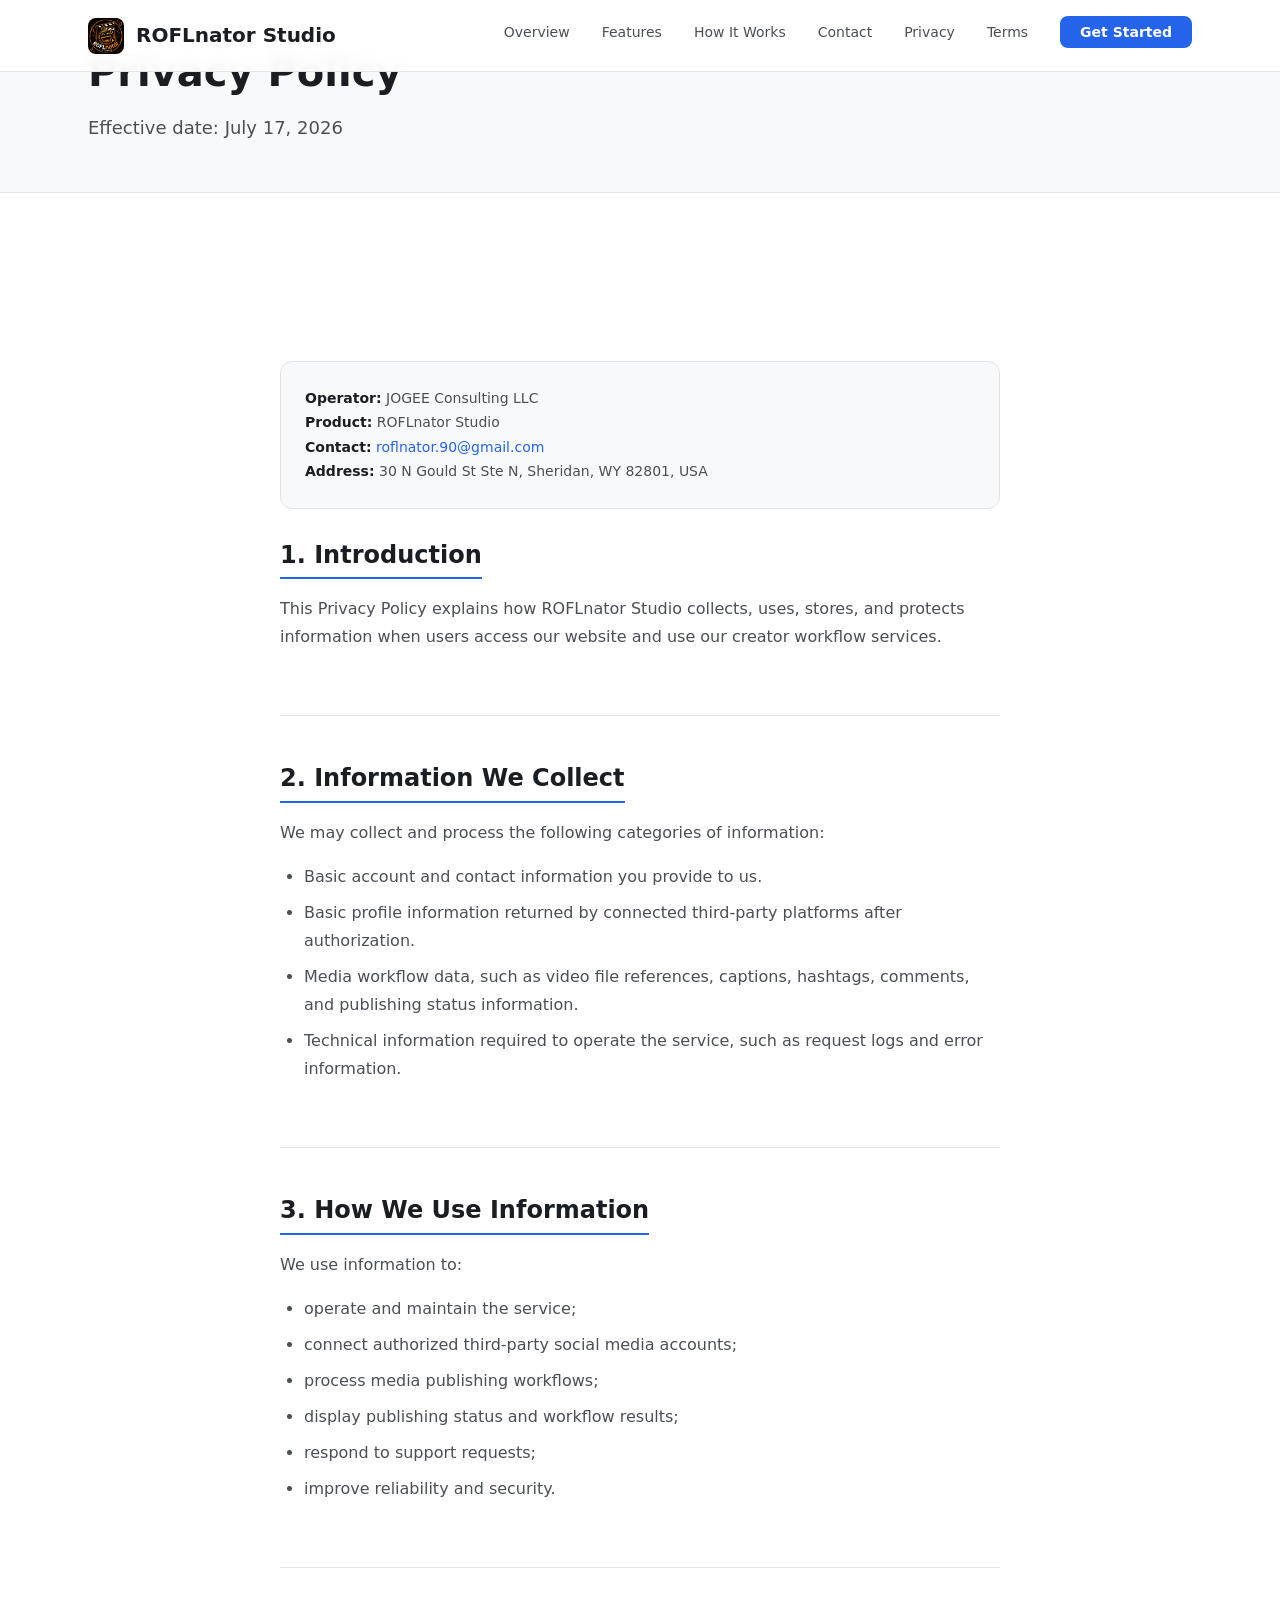
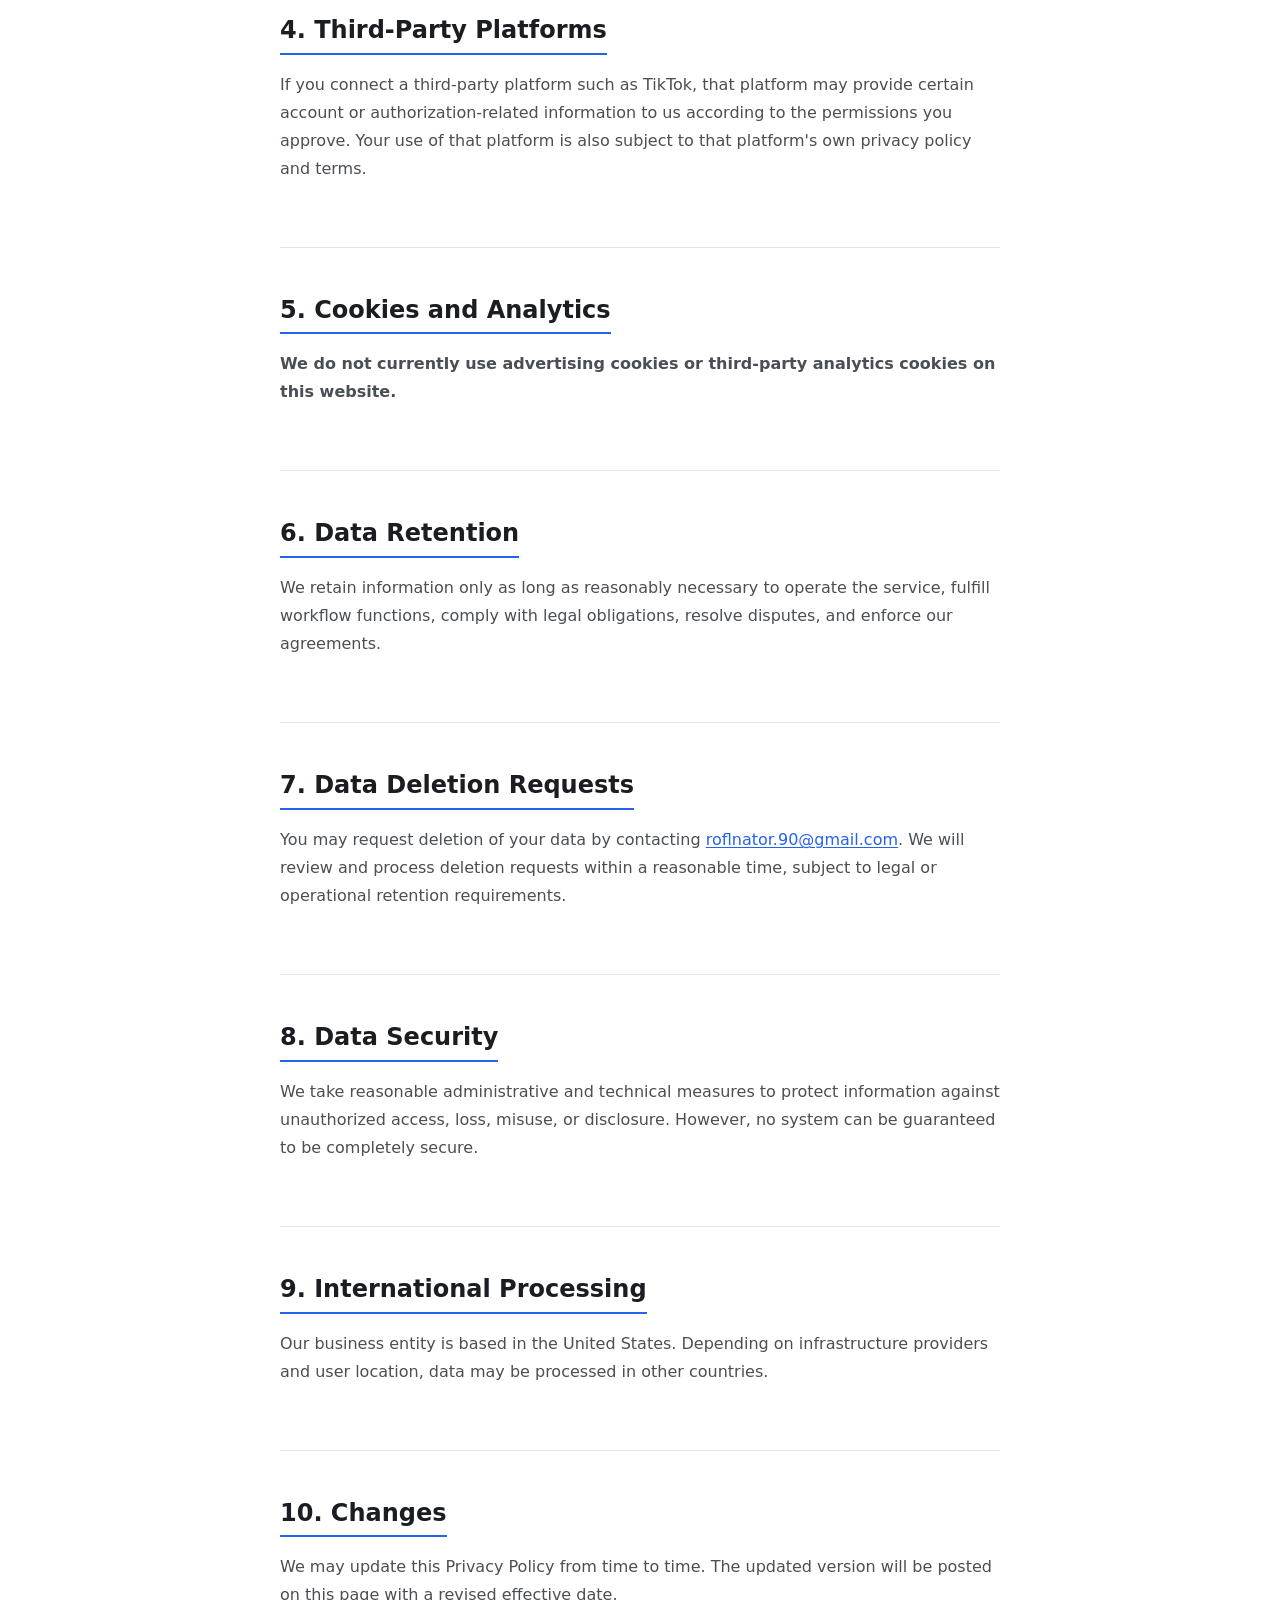
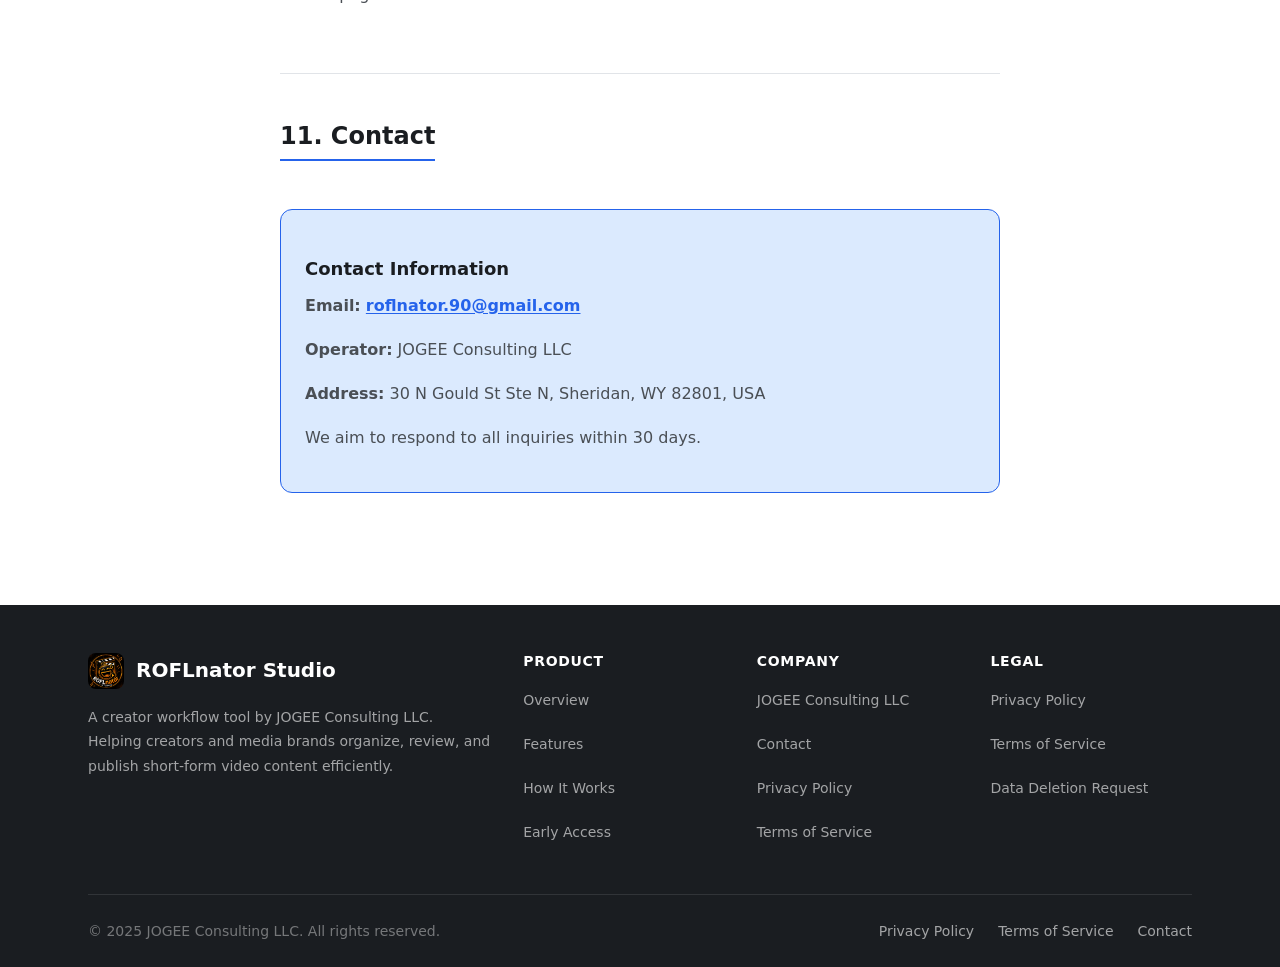
==== commit 02dab204: "Update icons and page titles per TikTok review feedback" ====
--- a/privacy.html
+++ b/privacy.html
@@ -8,18 +8,19 @@
   <meta property="og:type" content="website">
   <meta property="og:title" content="Privacy Policy - ROFLnator Studio">
   <meta property="og:description" content="Learn how ROFLnator Studio collects, uses, and protects your data.">
-  <title>Privacy Policy - ROFLnator Studio</title>
+  <title>ROFLnator Studio Privacy Policy</title>
   <link rel="stylesheet" href="styles.css">
-  <link rel="icon" type="image/svg+xml" href="favicon.svg">
-</head>
+    <link rel="icon" type="image/png" href="favicon.png">
+    <link rel="apple-touch-icon" href="app-icon.png">
+  </head>
 <body>
   <!-- Header -->
   <header class="site-header" role="banner">
-    <div class="container">
-      <a href="index.html" class="logo" aria-label="ROFLnator Studio Home">
-        <span class="logo-mark" aria-hidden="true">R</span>
-        <span>ROFLnator Studio</span>
-      </a>
+      <div class="container">
+        <a href="index.html" class="logo" aria-label="ROFLnator Studio Home">
+          <img class="logo-mark" src="app-icon.png" alt="" aria-hidden="true" width="36" height="36">
+          <span>ROFLnator Studio</span>
+        </a>
       
       <nav class="nav" role="navigation" aria-label="Main navigation">
         <ul class="nav-list" id="navList">
@@ -156,13 +157,13 @@
 
   <!-- Footer -->
   <footer class="site-footer" role="contentinfo">
-    <div class="container">
-      <div class="footer-content">
-        <div class="footer-brand">
-          <a href="index.html" class="logo" aria-label="ROFLnator Studio Home">
-            <span class="logo-mark" aria-hidden="true">R</span>
-            <span>ROFLnator Studio</span>
-          </a>
+      <div class="container">
+        <div class="footer-content">
+          <div class="footer-brand">
+            <a href="index.html" class="logo" aria-label="ROFLnator Studio Home">
+              <img class="logo-mark" src="app-icon.png" alt="" aria-hidden="true" width="36" height="36">
+              <span>ROFLnator Studio</span>
+            </a>
           <p>
             A creator workflow tool by JOGEE Consulting LLC. Helping creators and media brands organize, review, and publish short-form video content efficiently.
           </p>
